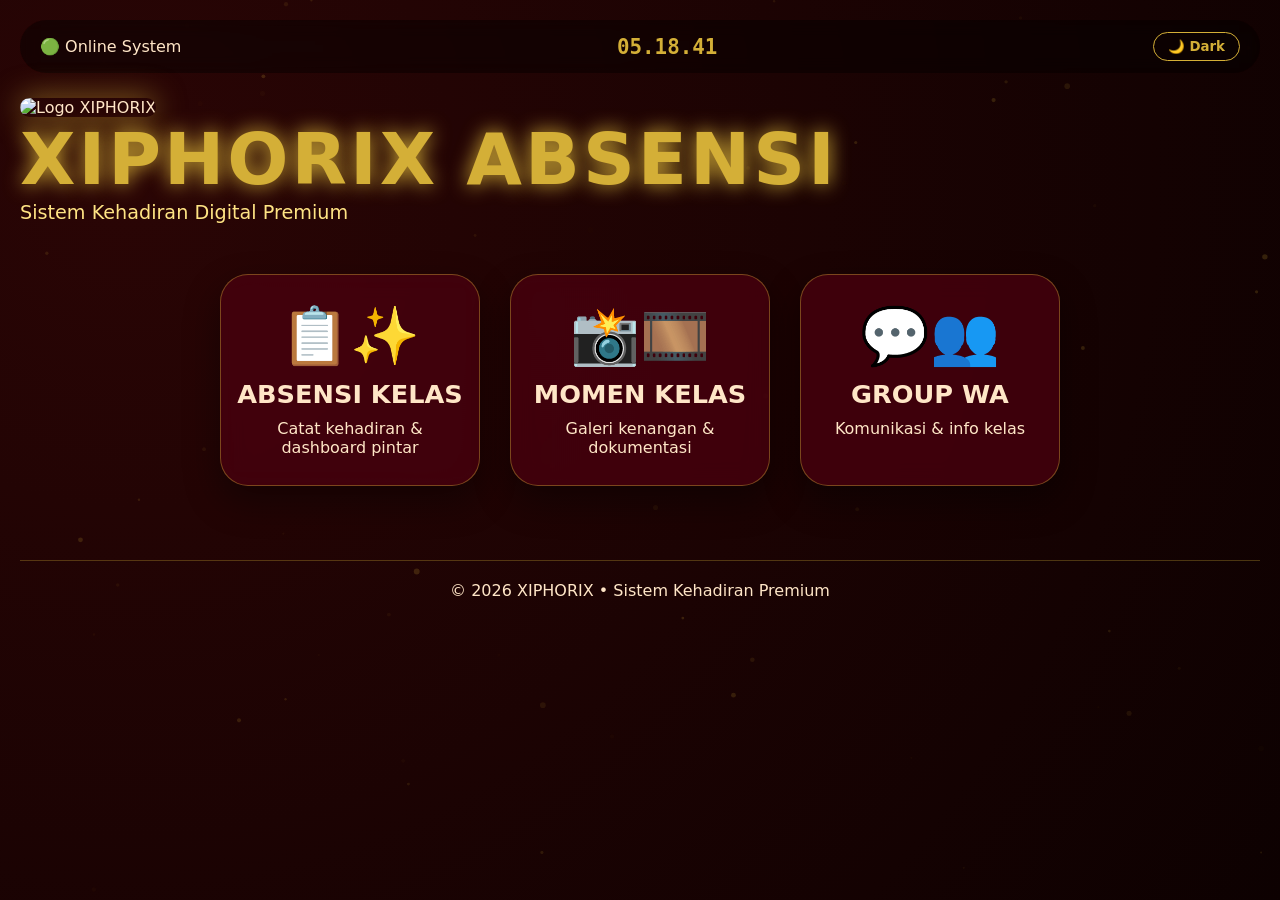
==== index.html @ 911d79d4 "commit pertama saya" ====
<!DOCTYPE html>
<html lang="id">
<head>
    <meta charset="UTF-8">
    <meta name="viewport" content="width=device-width, initial-scale=1.0, user-scalable=yes">
    <title>XIPHORIX | Home Premium</title>
    <link rel="stylesheet" href="style.css">
</head>
<body>
    <div class="home-container">
        <div class="top-status-bar">
            <div class="online-status">🟢 Online System</div>
            <div class="live-clock" id="live-clock-index">--:--:--</div>
            <button class="dark-mode-toggle" id="darkmode-toggle-home">🌙 Dark</button>
        </div>
        <div class="logo-container animate-fade-up">
            <img src="https://placehold.co/100x100?text=XI-PHORIX" alt="Logo XIPHORIX" class="logo">
        </div>
        <div class="hero animate-fade-up">
            <h1 class="main-title">XIPHORIX ABSENSI</h1>
            <p class="tagline">Sistem Kehadiran Digital Premium</p>
        </div>
        <div class="menu-grid animate-fade-up">
            <a href="absensi.html" class="menu-card card-tilt">
                <div class="card-icon">📋✨</div>
                <div class="card-content">
                    <h2>ABSENSI KELAS</h2>
                    <p>Catat kehadiran & dashboard pintar</p>
                </div>
            </a>
            <a href="https://drive.google.com/drive/folders/1xTywGmyP38bUghkFagULifvz014R9lhL?hl=id" target="_blank" class="menu-card card-tilt">
                <div class="card-icon">📸🎞️</div>
                <div class="card-content">
                    <h2>MOMEN KELAS</h2>
                    <p>Galeri kenangan & dokumentasi</p>
                </div>
            </a>
            <a href="https://chat.whatsapp.com/60iC7vPPdca57cgPKmbrHH" target="_blank" class="menu-card card-tilt">
                <div class="card-icon">💬👥</div>
                <div class="card-content">
                    <h2>GROUP WA</h2>
                    <p>Komunikasi & info kelas</p>
                </div>
            </a>
        </div>
        <footer class="home-footer">
            <p>&copy; <span id="current-year"></span> XIPHORIX • Sistem Kehadiran Premium</p>
        </footer>
    </div>
    <canvas id="particle-canvas" class="particle-bg"></canvas>
    <script src="script.js"></script>
</body>
</html>
---- style.css ----
* {
    margin: 0;
    padding: 0;
    box-sizing: border-box;
    font-family: 'Segoe UI', system-ui, 'Poppins', sans-serif;
}

:root {
    --merah-gelap: #4B000F;
    --emas: #D4AF37;
    --glass-bg: rgba(75, 0, 15, 0.75);
    --glass-border: 1px solid rgba(212, 175, 55, 0.4);
    --shadow: 0 15px 35px rgba(0,0,0,0.4);
}

body {
    background: radial-gradient(circle at 10% 20%, #2a0505, #0d0101);
    color: #FFE6C7;
    min-height: 100vh;
    transition: all 0.3s ease;
}
body.dark-mode {
    background: radial-gradient(circle at 20% 30%, #0a0505, #000000);
    --glass-bg: rgba(0, 0, 0, 0.85);
    --glass-border: 1px solid rgba(212, 175, 55, 0.5);
}

.particle-bg {
    position: fixed;
    top: 0;
    left: 0;
    width: 100%;
    height: 100%;
    pointer-events: none;
    z-index: 0;
    opacity: 0.4;
}

.home-container, .absensi-container {
    position: relative;
    z-index: 2;
    max-width: 1300px;
    margin: 0 auto;
    padding: 20px;
}

.glass-card, .menu-card, .stat-card, .form-card, .log-card, .ranking-card, .date-info, .filter-card {
    background: var(--glass-bg);
    backdrop-filter: blur(12px);
    border: var(--glass-border);
    border-radius: 28px;
    box-shadow: var(--shadow);
    transition: all 0.3s ease;
    padding: 20px;
    margin-bottom: 24px;
}

@keyframes fadeInUp {
    from { opacity: 0; transform: translateY(30px); }
    to { opacity: 1; transform: translateY(0); }
}
.animate-fade-up {
    animation: fadeInUp 0.6s ease forwards;
}

.top-status-bar, .absensi-header {
    display: flex;
    justify-content: space-between;
    align-items: center;
    flex-wrap: wrap;
    gap: 15px;
    background: rgba(0,0,0,0.4);
    backdrop-filter: blur(8px);
    padding: 12px 20px;
    border-radius: 60px;
    margin-bottom: 25px;
}
.live-clock {
    font-family: monospace;
    font-size: 1.3rem;
    font-weight: bold;
    color: var(--emas);
}
.dark-mode-toggle, .back-btn, .btn-outline {
    background: transparent;
    border: 1px solid var(--emas);
    padding: 6px 14px;
    border-radius: 40px;
    color: var(--emas);
    cursor: pointer;
    font-weight: bold;
    transition: 0.2s;
}
.dark-mode-toggle:hover, .back-btn:hover, .btn-outline:hover {
    background: var(--emas);
    color: #2c0b0b;
    transform: scale(1.02);
}

.logo {
    width: 110px;
    border-radius: 25px;
    box-shadow: 0 0 30px rgba(212,175,55,0.6);
    transition: 0.2s;
}
.logo:hover { transform: scale(1.02); }
.main-title {
    font-size: clamp(2rem, 8vw, 4.5rem);
    color: var(--emas);
    text-shadow: 0 0 20px #D4AF37;
    letter-spacing: 3px;
}
.tagline { font-size: 1.2rem; color: #FFE484; }

.menu-grid {
    display: flex;
    flex-wrap: wrap;
    justify-content: center;
    gap: 30px;
    margin: 50px 0;
}
.menu-card {
    width: 260px;
    padding: 28px 16px;
    text-align: center;
    text-decoration: none;
    color: inherit;
}
.menu-card:hover {
    transform: translateY(-8px) scale(1.02);
    box-shadow: 0 0 25px rgba(212,175,55,0.6);
    border-color: var(--emas);
}
.card-icon { font-size: 3.5rem; }
.card-content h2 { font-size: 1.6rem; margin: 10px 0; }

.dashboard-grid {
    display: grid;
    grid-template-columns: repeat(auto-fit, minmax(180px, 1fr));
    gap: 20px;
    margin: 25px 0;
}
.stat-card { display: flex; align-items: center; gap: 20px; padding: 20px; }
.stat-icon { font-size: 3rem; }
.stat-info h3 { font-size: 0.9rem; opacity: 0.9; }
.stat-info p { font-size: 2rem; font-weight: bold; color: var(--emas); }

.status-pilihan {
    display: flex;
    gap: 16px;
    flex-wrap: wrap;
    justify-content: center;
    margin: 20px 0;
}
.status-option {
    flex: 1;
    padding: 14px 0;
    border: 2px solid var(--emas);
    border-radius: 60px;
    font-weight: bold;
    cursor: pointer;
    transition: 0.2s;
    background: rgba(0,0,0,0.5);
    color: var(--emas);
}
.status-option:hover { transform: translateY(-3px); box-shadow: 0 0 15px var(--emas); }
.hadir-opt { background: linear-gradient(135deg, #0f4f0f, #063006); color: #c6f7c6; }
.izin-opt { background: linear-gradient(135deg, #a35c0a, #6b3c00); color: #fff0c0; }
.alfa-opt { background: linear-gradient(135deg, #8b0000, #4a0000); color: #ffbcbc; }

.filter-group { display: flex; gap: 12px; flex-wrap: wrap; align-items: center; }
input, select {
    background: rgba(0,0,0,0.6);
    border: 1px solid var(--emas);
    padding: 12px 16px;
    border-radius: 60px;
    color: white;
    font-size: 1rem;
}
input:focus { outline: none; border-color: #FFD966; box-shadow: 0 0 8px rgba(212,175,55,0.5); }

.table-wrapper { overflow-x: auto; margin: 20px 0; }
table { width: 100%; border-collapse: collapse; }
th, td { padding: 12px 8px; text-align: left; border-bottom: 1px solid rgba(212,175,55,0.3); }
th { color: var(--emas); }

.ranking-list { display: flex; flex-direction: column; gap: 8px; }
.rank-item {
    background: rgba(0,0,0,0.4);
    border-radius: 50px;
    padding: 8px 16px;
    display: flex;
    align-items: center;
    gap: 15px;
}
.admin-tools { display: flex; gap: 12px; flex-wrap: wrap; margin-top: 15px; }
.btn-outline.warning { border-color: #f39c12; color: #f1c40f; }
.btn-outline.danger { border-color: #e67e22; color: #e67e22; }

.toast {
    position: fixed;
    bottom: 30px;
    left: 50%;
    transform: translateX(-50%);
    background: #1f1205;
    border-left: 8px solid var(--emas);
    color: var(--emas);
    padding: 12px 28px;
    border-radius: 60px;
    z-index: 1000;
    display: none;
    font-weight: bold;
}
.auth-modal {
    position: fixed;
    top:0;left:0;width:100%;height:100%;
    background: rgba(0,0,0,0.95);
    backdrop-filter: blur(12px);
    display: flex;
    align-items: center;
    justify-content: center;
    z-index: 2000;
}
.auth-card { background: #2c0a0a; padding: 40px; border-radius: 40px; width: 320px; text-align: center; }
.auth-card input { width: 100%; margin: 20px 0; }

footer { text-align: center; margin-top: 50px; padding: 20px; border-top: 1px solid rgba(212,175,55,0.3); }

@media (max-width: 700px) {
    .dashboard-grid { grid-template-columns: 1fr; }
    .menu-card { width: 100%; }
    .status-pilihan { flex-direction: column; }
}
/* Dropdown siswa */
.siswa-select {
    width: 100%;
    padding: 14px 18px;
    background: rgba(0,0,0,0.6);
    border: 2px solid var(--emas);
    border-radius: 60px;
    color: #FFE6C7;
    font-size: 1rem;
    cursor: pointer;
    transition: 0.2s;
}
.siswa-select option {
    background: #2c0a0a;
    color: #FFE6C7;
}
.siswa-select:hover, .siswa-select:focus {
    border-color: #FFD966;
    box-shadow: 0 0 12px rgba(212,175,55,0.5);
    outline: none;
}
/* Tombol lihat bukti */
.btn-view-bukti {
    background: rgba(212, 175, 55, 0.2);
    border: 1px solid var(--emas);
    padding: 4px 10px;
    border-radius: 30px;
    cursor: pointer;
    font-size: 0.8rem;
    transition: 0.2s;
}
.btn-view-bukti:hover {
    background: var(--emas);
    color: #2c0b0b;
}
#preview-modal img {
    max-height: 400px;
    object-fit: contain;
}
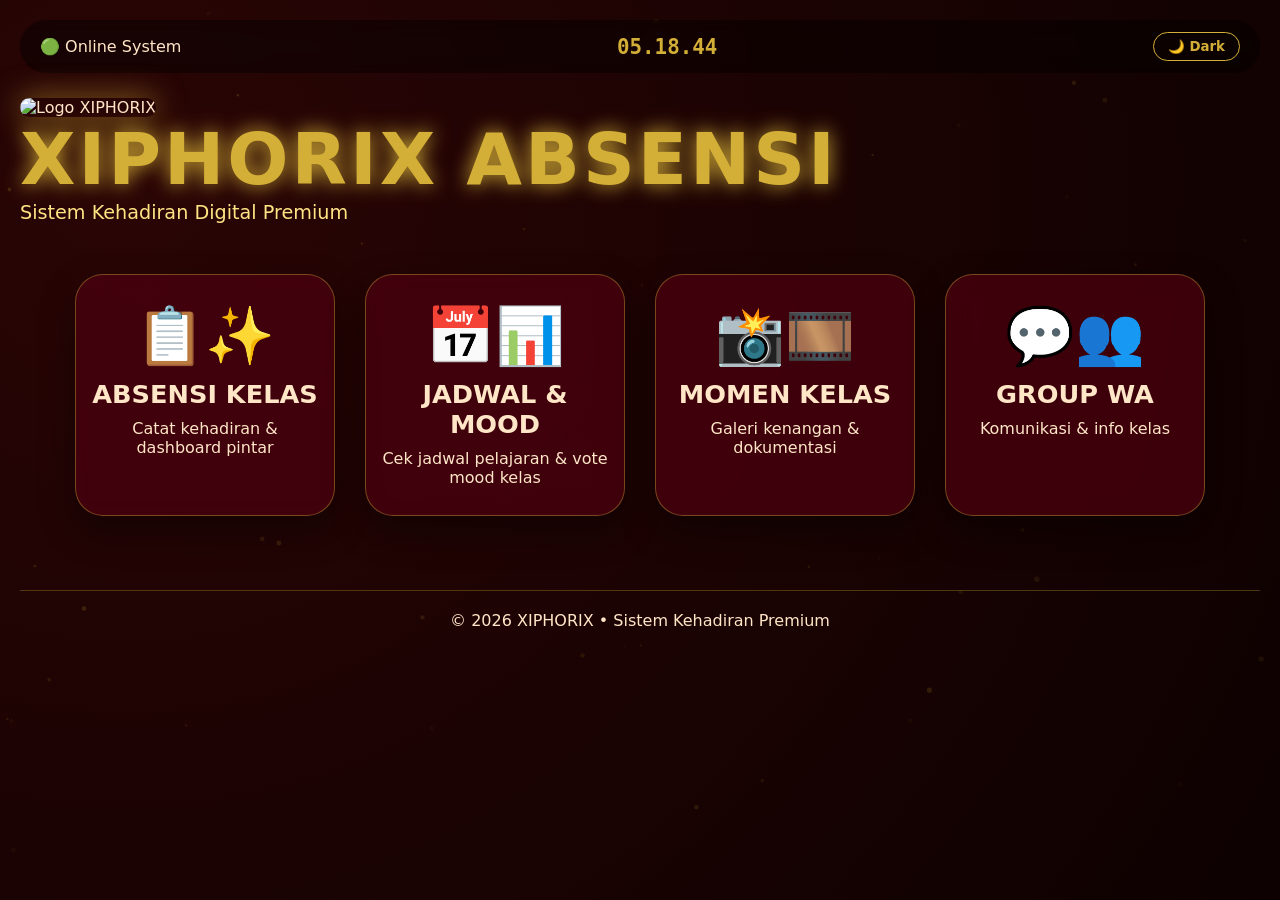
==== commit cfe24f70: "tambah fitur jadwal sesuai foto dan sistem vote 1x sehari" ====
--- a/index.html
+++ b/index.html
@@ -13,14 +13,19 @@
             <div class="live-clock" id="live-clock-index">--:--:--</div>
             <button class="dark-mode-toggle" id="darkmode-toggle-home">🌙 Dark</button>
         </div>
+
         <div class="logo-container animate-fade-up">
             <img src="https://placehold.co/100x100?text=XI-PHORIX" alt="Logo XIPHORIX" class="logo">
         </div>
+
         <div class="hero animate-fade-up">
             <h1 class="main-title">XIPHORIX ABSENSI</h1>
             <p class="tagline">Sistem Kehadiran Digital Premium</p>
         </div>
+
+        <!-- Bagian Menu Utama -->
         <div class="menu-grid animate-fade-up">
+            <!-- Card Absensi -->
             <a href="absensi.html" class="menu-card card-tilt">
                 <div class="card-icon">📋✨</div>
                 <div class="card-content">
@@ -28,6 +33,17 @@
                     <p>Catat kehadiran & dashboard pintar</p>
                 </div>
             </a>
+
+            <!-- Card Jadwal & Mood (Fitur Baru) -->
+            <a href="jadwal.html" class="menu-card card-tilt">
+                <div class="card-icon">📅📊</div>
+                <div class="card-content">
+                    <h2>JADWAL & MOOD</h2>
+                    <p>Cek jadwal pelajaran & vote mood kelas</p>
+                </div>
+            </a>
+
+            <!-- Card Momen Kelas -->
             <a href="https://drive.google.com/drive/folders/1xTywGmyP38bUghkFagULifvz014R9lhL?hl=id" target="_blank" class="menu-card card-tilt">
                 <div class="card-icon">📸🎞️</div>
                 <div class="card-content">
@@ -35,6 +51,8 @@
                     <p>Galeri kenangan & dokumentasi</p>
                 </div>
             </a>
+
+            <!-- Card Group WA -->
             <a href="https://chat.whatsapp.com/60iC7vPPdca57cgPKmbrHH" target="_blank" class="menu-card card-tilt">
                 <div class="card-icon">💬👥</div>
                 <div class="card-content">
@@ -43,10 +61,12 @@
                 </div>
             </a>
         </div>
+
         <footer class="home-footer">
             <p>&copy; <span id="current-year"></span> XIPHORIX • Sistem Kehadiran Premium</p>
         </footer>
     </div>
+
     <canvas id="particle-canvas" class="particle-bg"></canvas>
     <script src="script.js"></script>
 </body>
--- a/style.css
+++ b/style.css
@@ -269,4 +269,116 @@
 #preview-modal img {
     max-height: 400px;
     object-fit: contain;
+}
+/* CSS Tambahan untuk Fitur Jadwal & Mood Kelas */
+
+.mood-section {
+    background: #2d2d2d; /* Warna gelap biar senada dengan VS Code */
+    padding: 25px;
+    border-radius: 15px;
+    margin-top: 30px;
+    color: #ffffff;
+    box-shadow: 0 4px 15px rgba(0,0,0,0.3);
+}
+
+.vote-btns {
+    display: flex;
+    justify-content: center;
+    gap: 15px;
+    margin: 20px 0;
+}
+
+.vote-btns button {
+    padding: 12px 25px;
+    font-size: 16px;
+    cursor: pointer;
+    border: none;
+    border-radius: 8px;
+    transition: transform 0.2s, opacity 0.2s;
+    font-weight: bold;
+}
+
+.vote-btns button:active {
+    transform: scale(0.95);
+}
+
+.btn-happy {
+    background: #ffc107;
+    color: #000;
+}
+
+.btn-stress {
+    background: #ff5252;
+    color: #fff;
+}
+
+.progress-container {
+    background: #444;
+    border-radius: 25px;
+    margin: 15px 0;
+    height: 30px;
+    overflow: hidden;
+    border: 1px solid #555;
+}
+
+.progress-bar {
+    height: 100%;
+    width: 0%; /* Akan diatur oleh JavaScript */
+    transition: width 0.8s cubic-bezier(0.175, 0.885, 0.32, 1.275);
+    display: flex;
+    align-items: center;
+    justify-content: center;
+    color: white;
+    font-weight: bold;
+    text-shadow: 1px 1px 2px rgba(0,0,0,0.5);
+}
+
+/* Tabel Jadwal agar lebih Modern */
+table {
+    width: 100%;
+    border-collapse: separate;
+    border-spacing: 0;
+    margin: 25px 0;
+    border-radius: 12px;
+    overflow: hidden;
+    background: #ffffff;
+    color: #333;
+}
+
+th {
+    background-color: #4CAF50;
+    color: white;
+    padding: 15px;
+    text-transform: uppercase;
+    font-size: 14px;
+}
+
+td {
+    padding: 12px;
+    border-bottom: 1px solid #eee;
+}
+
+tr:last-child td {
+    border-bottom: none;
+}
+
+tr:hover {
+    background-color: #f1f1f1;
+}
+
+.back-btn {
+    display: inline-block;
+    margin-top: 30px;
+    padding: 10px 20px;
+    background: transparent;
+    border: 2px solid #4CAF50;
+    color: #4CAF50 !important;
+    text-decoration: none;
+    border-radius: 8px;
+    transition: 0.3s;
+}
+
+.back-btn:hover {
+    background: #4CAF50;
+    color: white !important;
 }
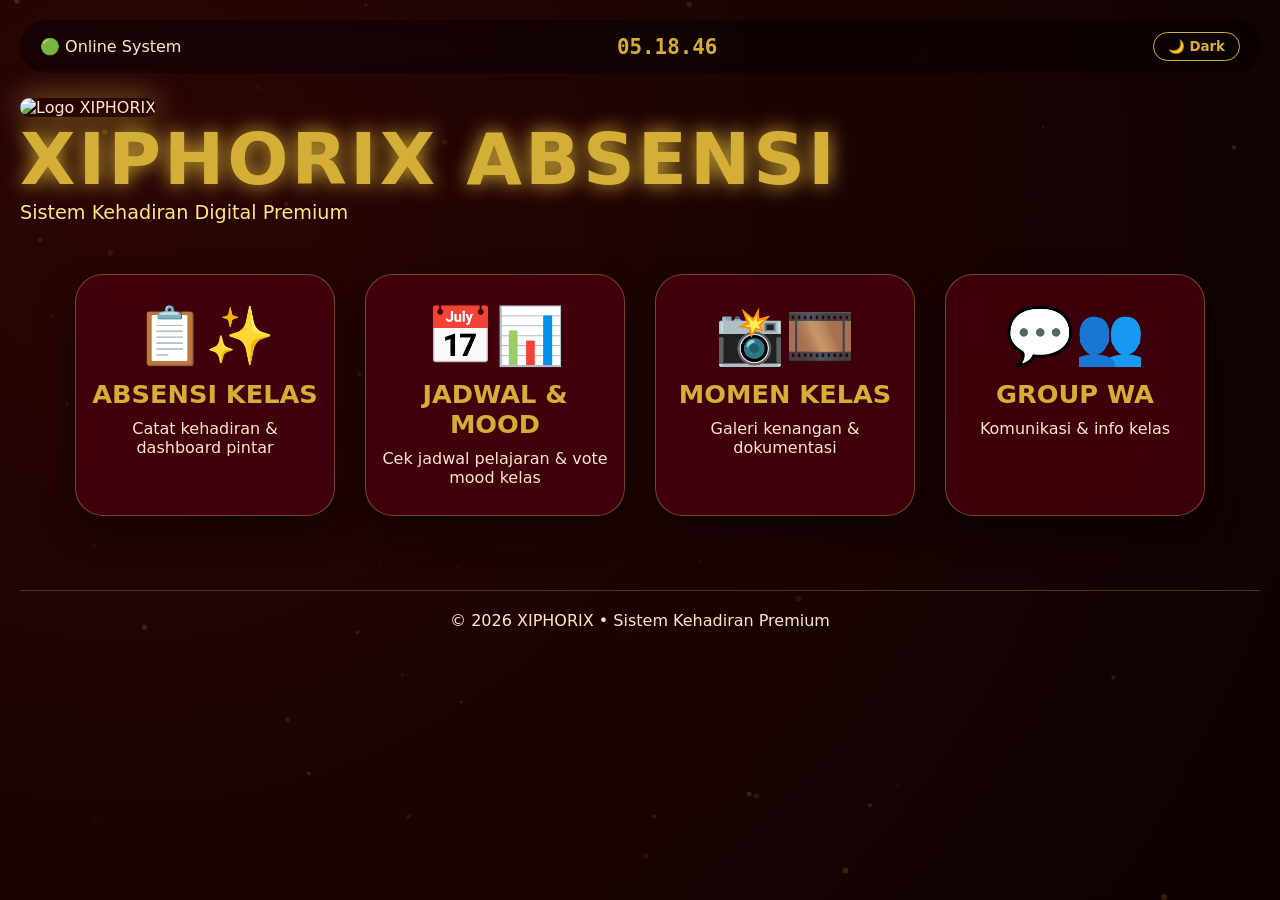
==== commit 9870009f: "update database xiphorix" ====
--- a/index.html
+++ b/index.html
@@ -34,7 +34,7 @@
                 </div>
             </a>
 
-            <!-- Card Jadwal & Mood (Fitur Baru) -->
+            <!-- Card Jadwal & Mood -->
             <a href="jadwal.html" class="menu-card card-tilt">
                 <div class="card-icon">📅📊</div>
                 <div class="card-content">
@@ -52,8 +52,8 @@
                 </div>
             </a>
 
-            <!-- Card Group WA -->
-            <a href="https://chat.whatsapp.com/60iC7vPPdca57cgPKmbrHH" target="_blank" class="menu-card card-tilt">
+            <!-- FIX: Card Group WA (Sekarang sudah pakai class menu-card agar tidak bug) -->
+            <a href="https://chat.whatsapp.com/CrYPXmKYmZ2HpHcoIEaWfc" target="_blank" class="menu-card card-tilt">
                 <div class="card-icon">💬👥</div>
                 <div class="card-content">
                     <h2>GROUP WA</h2>
--- a/style.css
+++ b/style.css
@@ -119,20 +119,35 @@
     gap: 30px;
     margin: 50px 0;
 }
+
+/* --- INI BAGIAN BUG YANG DIPERBAIKI --- */
+a.menu-card {
+    text-decoration: none !important;
+}
 .menu-card {
     width: 260px;
     padding: 28px 16px;
     text-align: center;
-    text-decoration: none;
-    color: inherit;
+    text-decoration: none !important;
+    color: #FFE6C7 !important;
 }
 .menu-card:hover {
     transform: translateY(-8px) scale(1.02);
     box-shadow: 0 0 25px rgba(212,175,55,0.6);
     border-color: var(--emas);
+    text-decoration: none !important;
+}
+.menu-card h2, .menu-card p {
+    text-decoration: none !important;
+    color: #FFE6C7 !important;
+}
+.card-content h2 { 
+    font-size: 1.6rem; 
+    margin: 10px 0; 
+    color: var(--emas) !important; 
 }
 .card-icon { font-size: 3.5rem; }
-.card-content h2 { font-size: 1.6rem; margin: 10px 0; }
+/* --- SELESAI PERBAIKAN BUG --- */
 
 .dashboard-grid {
     display: grid;
@@ -273,7 +288,7 @@
 /* CSS Tambahan untuk Fitur Jadwal & Mood Kelas */
 
 .mood-section {
-    background: #2d2d2d; /* Warna gelap biar senada dengan VS Code */
+    background: #2d2d2d; 
     padding: 25px;
     border-radius: 15px;
     margin-top: 30px;
@@ -323,7 +338,7 @@
 
 .progress-bar {
     height: 100%;
-    width: 0%; /* Akan diatur oleh JavaScript */
+    width: 0%; 
     transition: width 0.8s cubic-bezier(0.175, 0.885, 0.32, 1.275);
     display: flex;
     align-items: center;
@@ -333,7 +348,6 @@
     text-shadow: 1px 1px 2px rgba(0,0,0,0.5);
 }
 
-/* Tabel Jadwal agar lebih Modern */
 table {
     width: 100%;
     border-collapse: separate;
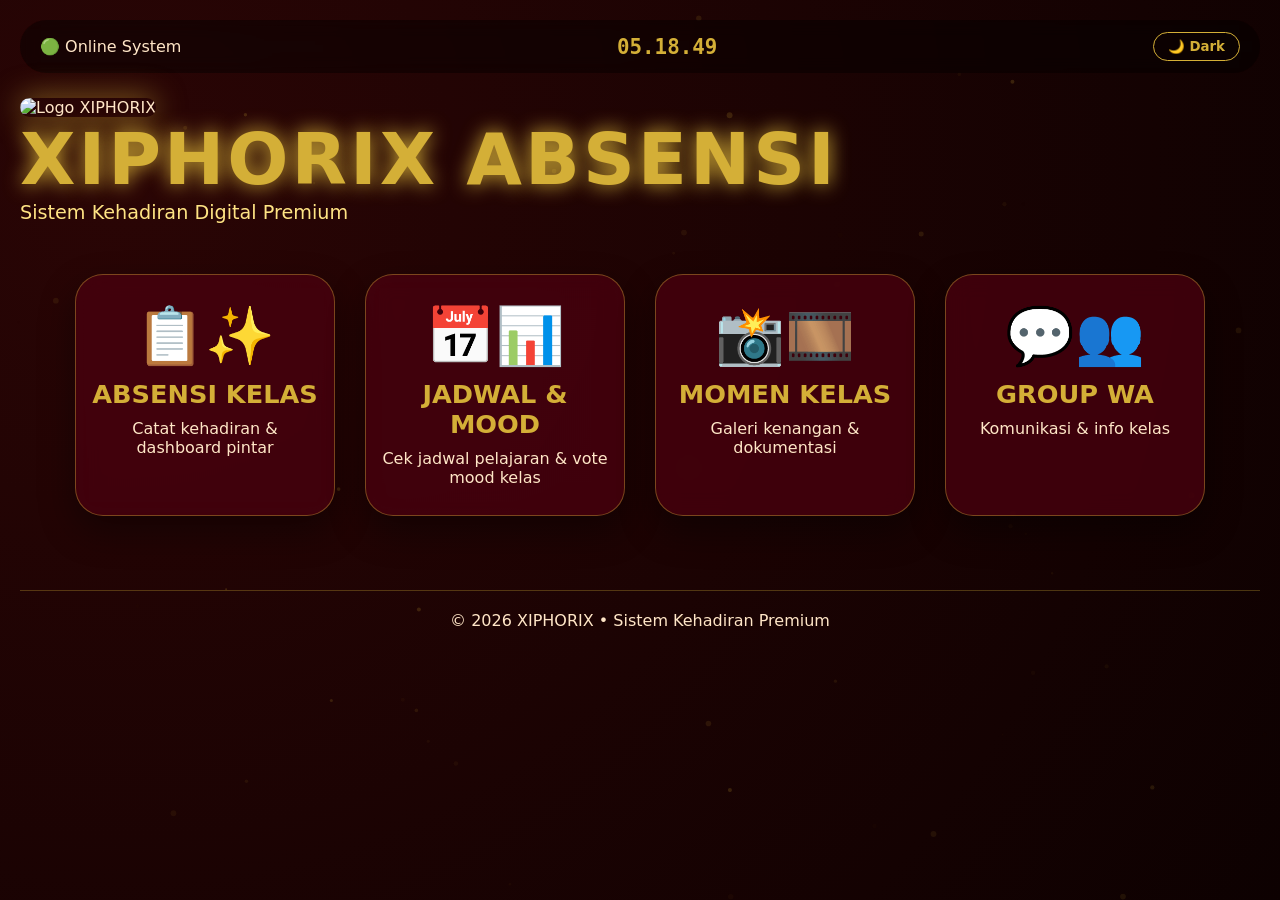
==== commit 0cff5aec: "update database xiphorix" ====
--- a/index.html
+++ b/index.html
@@ -70,4 +70,4 @@
     <canvas id="particle-canvas" class="particle-bg"></canvas>
     <script src="script.js"></script>
 </body>
-</html>+</html>
--- a/style.css
+++ b/style.css
@@ -226,6 +226,10 @@
     display: none;
     font-weight: bold;
 }
+
+/* =========================================
+   BAGIAN AUTH MODAL & TOMBOL VERIFIKASI
+   ========================================= */
 .auth-modal {
     position: fixed;
     top:0;left:0;width:100%;height:100%;
@@ -239,6 +243,40 @@
 .auth-card { background: #2c0a0a; padding: 40px; border-radius: 40px; width: 320px; text-align: center; }
 .auth-card input { width: 100%; margin: 20px 0; }
 
+/* Desain awal Tombol Verifikasi */
+#auth-submit {
+    background: var(--emas);
+    color: #2c0b0b;
+    border: none;
+    padding: 12px 24px;
+    border-radius: 40px;
+    font-weight: bold;
+    font-size: 1rem;
+    cursor: pointer;
+    transition: all 0.3s ease;
+    width: 100%;
+}
+
+#auth-submit:hover {
+    transform: scale(1.05);
+    box-shadow: 0 0 15px rgba(212, 175, 55, 0.5);
+}
+
+/* Warna saat Password BENAR */
+.btn-success {
+    background-color: #2ecc71 !important; /* Hijau */
+    color: white !important;
+    box-shadow: 0 0 15px rgba(46, 204, 113, 0.5) !important;
+}
+
+/* Warna saat Password SALAH */
+.btn-error {
+    background-color: #e74c3c !important; /* Merah */
+    color: white !important;
+    box-shadow: 0 0 15px rgba(231, 76, 60, 0.5) !important;
+}
+/* ========================================= */
+
 footer { text-align: center; margin-top: 50px; padding: 20px; border-top: 1px solid rgba(212,175,55,0.3); }
 
 @media (max-width: 700px) {
@@ -246,6 +284,7 @@
     .menu-card { width: 100%; }
     .status-pilihan { flex-direction: column; }
 }
+
 /* Dropdown siswa */
 .siswa-select {
     width: 100%;
@@ -267,6 +306,7 @@
     box-shadow: 0 0 12px rgba(212,175,55,0.5);
     outline: none;
 }
+
 /* Tombol lihat bukti */
 .btn-view-bukti {
     background: rgba(212, 175, 55, 0.2);
@@ -285,8 +325,8 @@
     max-height: 400px;
     object-fit: contain;
 }
+
 /* CSS Tambahan untuk Fitur Jadwal & Mood Kelas */
-
 .mood-section {
     background: #2d2d2d; 
     padding: 25px;
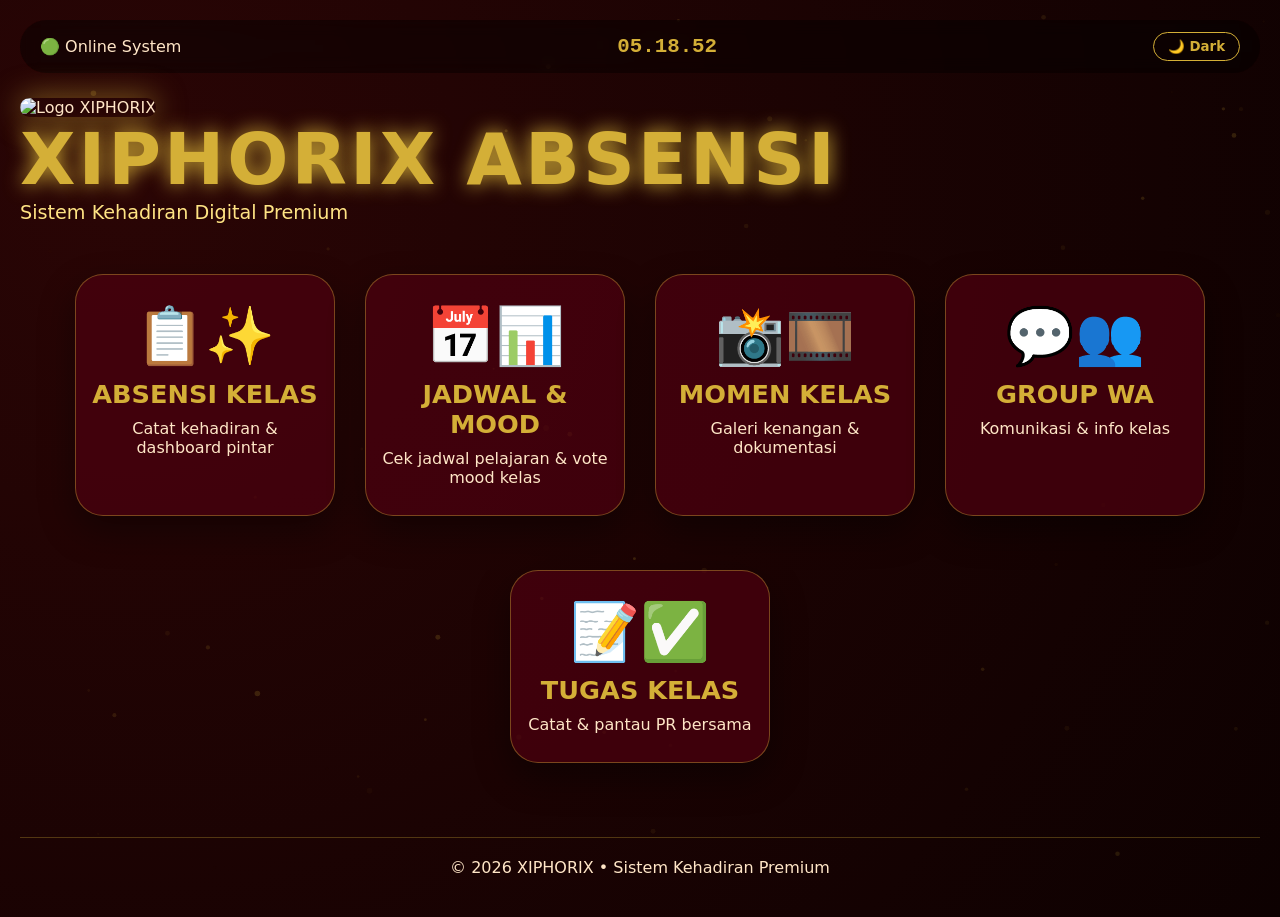
==== commit 4399e483: "update database xiphorix" ====
--- a/index.html
+++ b/index.html
@@ -23,9 +23,9 @@
             <p class="tagline">Sistem Kehadiran Digital Premium</p>
         </div>
 
-        <!-- Bagian Menu Utama -->
+        <!-- Bagian Menu Utama (5 Fitur) -->
         <div class="menu-grid animate-fade-up">
-            <!-- Card Absensi -->
+            <!-- 1. Absensi Kelas -->
             <a href="absensi.html" class="menu-card card-tilt">
                 <div class="card-icon">📋✨</div>
                 <div class="card-content">
@@ -34,7 +34,7 @@
                 </div>
             </a>
 
-            <!-- Card Jadwal & Mood -->
+            <!-- 2. Jadwal & Mood Kelas -->
             <a href="jadwal.html" class="menu-card card-tilt">
                 <div class="card-icon">📅📊</div>
                 <div class="card-content">
@@ -43,7 +43,7 @@
                 </div>
             </a>
 
-            <!-- Card Momen Kelas -->
+            <!-- 3. Momen Kelas (Google Drive) -->
             <a href="https://drive.google.com/drive/folders/1xTywGmyP38bUghkFagULifvz014R9lhL?hl=id" target="_blank" class="menu-card card-tilt">
                 <div class="card-icon">📸🎞️</div>
                 <div class="card-content">
@@ -52,12 +52,21 @@
                 </div>
             </a>
 
-            <!-- FIX: Card Group WA (Sekarang sudah pakai class menu-card agar tidak bug) -->
+            <!-- 4. Group WhatsApp -->
             <a href="https://chat.whatsapp.com/CrYPXmKYmZ2HpHcoIEaWfc" target="_blank" class="menu-card card-tilt">
                 <div class="card-icon">💬👥</div>
                 <div class="card-content">
                     <h2>GROUP WA</h2>
                     <p>Komunikasi & info kelas</p>
+                </div>
+            </a>
+
+            <!-- 5. Tugas Kelas (Fitur Baru) -->
+            <a href="tugas.html" class="menu-card card-tilt">
+                <div class="card-icon">📝✅</div>
+                <div class="card-content">
+                    <h2>TUGAS KELAS</h2>
+                    <p>Catat & pantau PR bersama</p>
                 </div>
             </a>
         </div>
@@ -70,4 +79,4 @@
     <canvas id="particle-canvas" class="particle-bg"></canvas>
     <script src="script.js"></script>
 </body>
-</html>
+</html>
--- a/style.css
+++ b/style.css
@@ -435,4 +435,31 @@
 .back-btn:hover {
     background: #4CAF50;
     color: white !important;
+}
+/* ========== FITUR TUGAS ========== */
+.task-table th {
+    background: rgba(212, 175, 55, 0.3);
+    color: var(--emas);
+}
+.task-table td {
+    background: rgba(0,0,0,0.3);
+    color: #FFE6C7;
+}
+.btn-hapus {
+    background: #c0392b;
+    border: none;
+    padding: 5px 12px;
+    border-radius: 30px;
+    color: white;
+    cursor: pointer;
+}
+.btn-hapus:hover {
+    background: #e74c3c;
+}
+.filter-tugas select, .filter-tugas button {
+    background: rgba(0,0,0,0.6);
+    border: 1px solid var(--emas);
+    border-radius: 40px;
+    color: white;
+    padding: 8px 16px;
 }
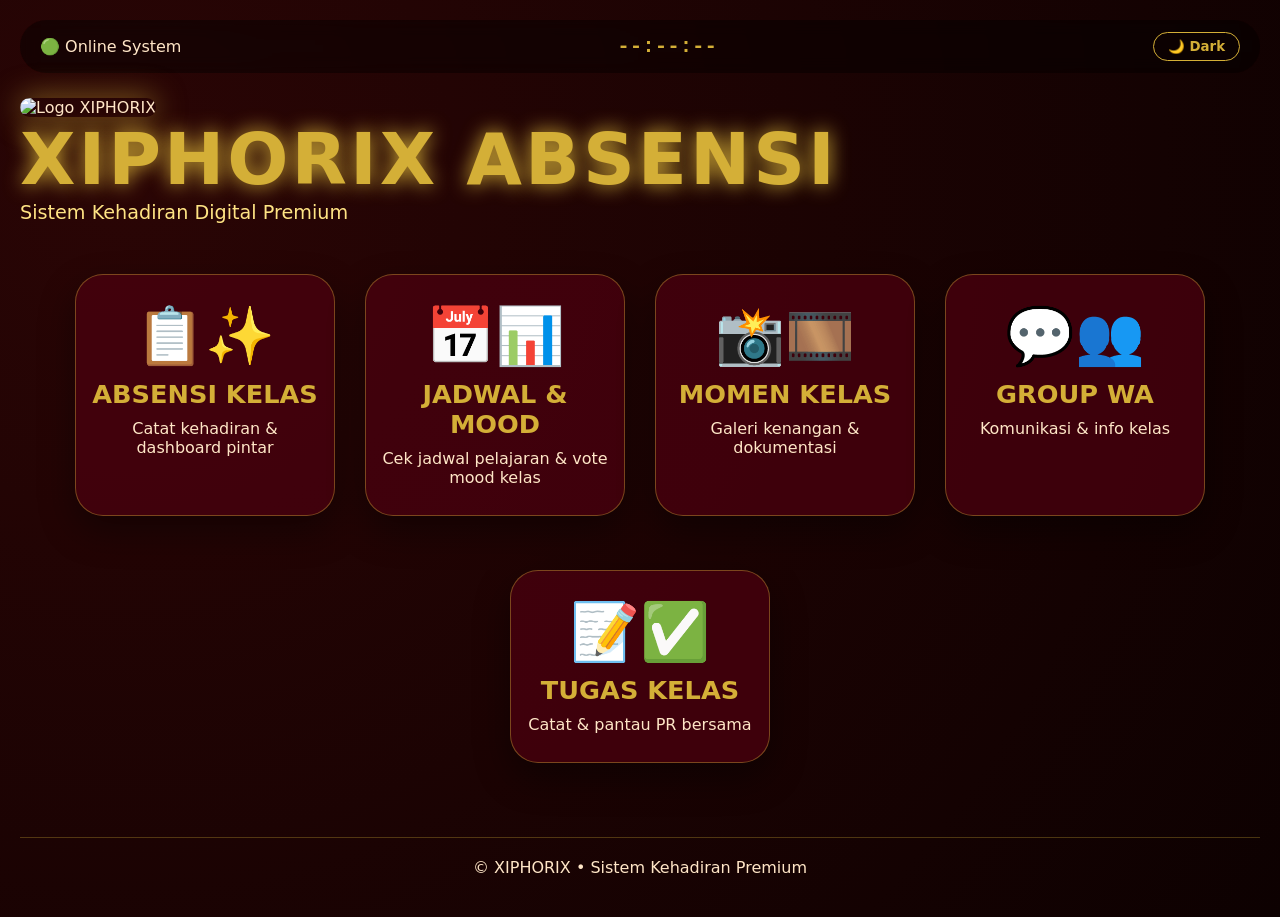
==== commit 5d11e26d: "replace placeholder logo with instagram image, fix index.html structure, update TODO.md" ====
--- a/index.html
+++ b/index.html
@@ -15,7 +15,7 @@
         </div>
 
         <div class="logo-container animate-fade-up">
-            <img src="https://placehold.co/100x100?text=XI-PHORIX" alt="Logo XIPHORIX" class="logo">
+            <img src="https://scontent-cgk2-1.cdninstagram.com/v/t51.82787-19/526188931_17843047494545550_1696289294678383541_n.jpg?efg=eyJ2ZW5jb2RlX3RhZyI6InByb2ZpbGVfcGljLmRqYW5nby4xMDgwLmMyIn0&_nc_ht=scontent-cgk2-1.cdninstagram.com&_nc_cat=106&_nc_oc=Q6cZ2gEjzPLGOsJ29eeckvwcQH6Ivc7ES0KmkmgGEVIL4XR_WFp21YSjpbNtdYUO7Sd2OZU&_nc_ohc=TAmMvwKG-SgQ7kNvwG-GiR7&_nc_gid=W-xwlbSk5DwRc1ssJWf-pw&edm=AP4sbd4BAAAA&ccb=7-5&oh=00_Af6jbOTDtm_OXPZnSyluKcTS3MjWkat99vtDbxlU8gl9FA&oe=69FD20D7&_nc_sid=7a9f4b" alt="Logo XIPHORIX" class="logo">
         </div>
 
         <div class="hero animate-fade-up">
@@ -79,4 +79,4 @@
     <canvas id="particle-canvas" class="particle-bg"></canvas>
     <script src="script.js"></script>
 </body>
-</html>+</html>
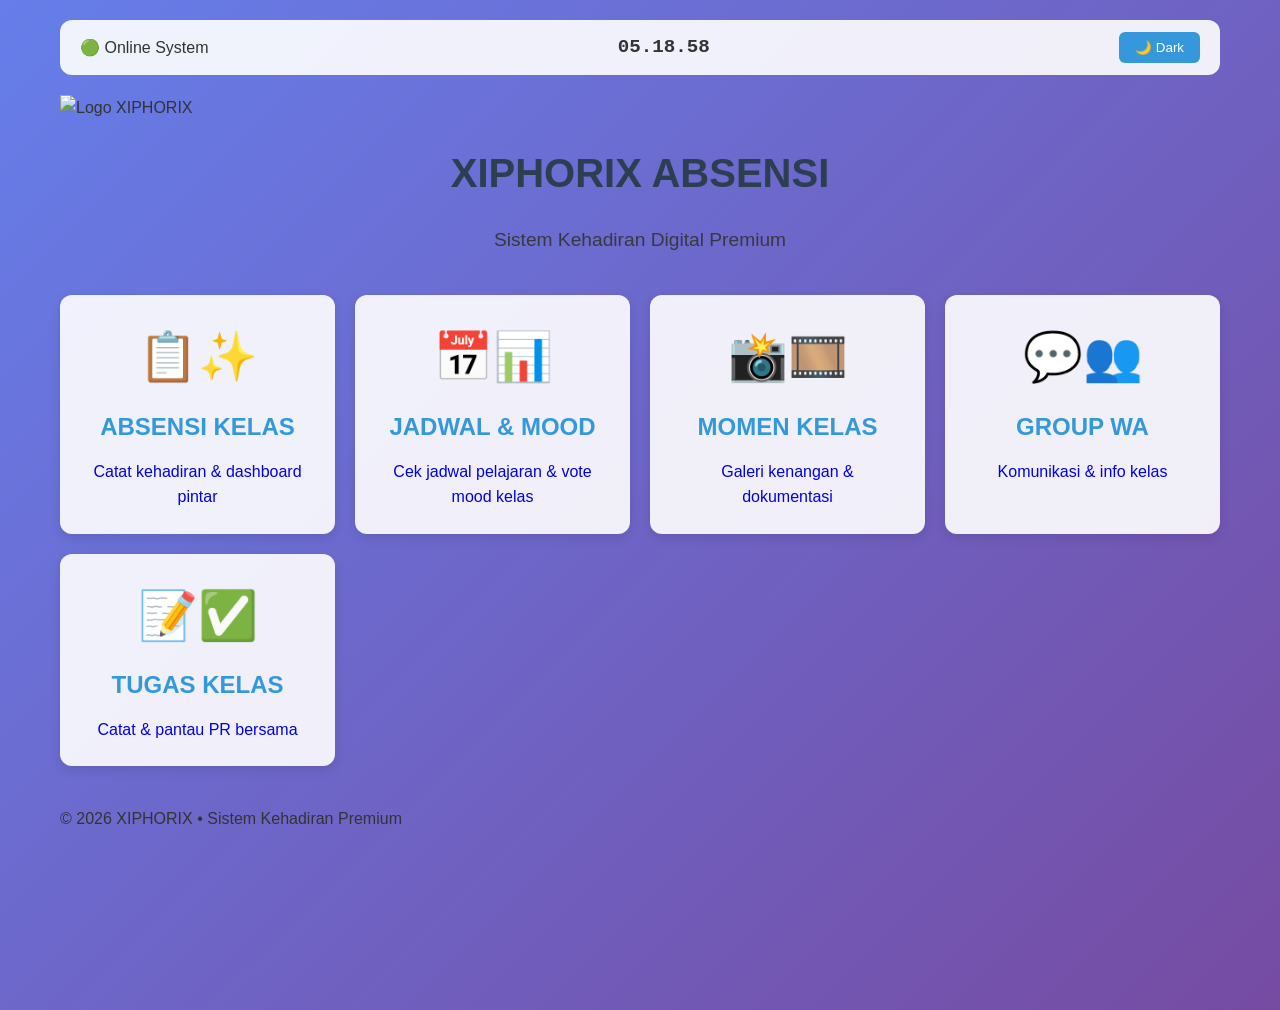
==== commit d5e03e54: "update" ====
--- a/index.html
+++ b/index.html
@@ -4,7 +4,7 @@
     <meta charset="UTF-8">
     <meta name="viewport" content="width=device-width, initial-scale=1.0, user-scalable=yes">
     <title>XIPHORIX | Home Premium</title>
-    <link rel="stylesheet" href="style.css">
+<link rel="stylesheet" href="style-simple.css">
 </head>
 <body>
     <div class="home-container">
--- a/style-simple.css
+++ b/style-simple.css
@@ -0,0 +1,163 @@
+* {
+    margin: 0;
+    padding: 0;
+    box-sizing: border-box;
+    font-family: 'Segoe UI', Tahoma, sans-serif;
+}
+
+body {
+    background: linear-gradient(135deg, #667eea 0%, #764ba2 100%);
+    color: #333;
+    min-height: 100vh;
+    line-height: 1.6;
+}
+body.dark-mode {
+    background: linear-gradient(135deg, #2c3e50, #1a252f);
+    color: #ecf0f1;
+}
+
+.home-container, .absensi-container {
+    max-width: 1200px;
+    margin: 0 auto;
+    padding: 20px;
+}
+
+.card {
+    background: rgba(255,255,255,0.95);
+    border-radius: 12px;
+    box-shadow: 0 4px 12px rgba(0,0,0,0.1);
+    padding: 24px;
+    margin-bottom: 20px;
+}
+body.dark-mode .card {
+    background: rgba(0,0,0,0.4);
+    color: #ecf0f1;
+}
+
+.top-status-bar, .absensi-header {
+    display: flex;
+    justify-content: space-between;
+    align-items: center;
+    background: rgba(255,255,255,0.9);
+    padding: 12px 20px;
+    border-radius: 12px;
+    margin-bottom: 20px;
+}
+body.dark-mode .top-status-bar, body.dark-mode .absensi-header {
+    background: rgba(0,0,0,0.3);
+}
+.live-clock {
+    font-family: monospace;
+    font-weight: bold;
+    font-size: 1.2rem;
+}
+.dark-mode-toggle, .back-btn {
+    background: #3498db;
+    color: white;
+    border: none;
+    padding: 8px 16px;
+    border-radius: 6px;
+    cursor: pointer;
+}
+.dark-mode-toggle:hover, .back-btn:hover {
+    background: #2980b9;
+}
+
+.main-title {
+    font-size: 2.5rem;
+    text-align: center;
+    margin: 20px 0;
+    color: #2c3e50;
+}
+body.dark-mode .main-title { color: #ecf0f1; }
+.tagline { text-align: center; font-size: 1.2rem; opacity: 0.9; }
+
+.menu-grid {
+    display: grid;
+    grid-template-columns: repeat(auto-fit, minmax(250px, 1fr));
+    gap: 20px;
+    margin: 40px 0;
+}
+.menu-card {
+    background: rgba(255,255,255,0.9);
+    text-decoration: none;
+    padding: 24px;
+    border-radius: 12px;
+    text-align: center;
+    box-shadow: 0 4px 12px rgba(0,0,0,0.1);
+    transition: transform 0.2s;
+}
+body.dark-mode .menu-card {
+    background: rgba(0,0,0,0.4);
+    color: #ecf0f1;
+}
+.menu-card:hover {
+    transform: translateY(-4px);
+}
+.menu-card h2 { color: #3498db; margin: 12px 0; }
+.card-icon { font-size: 3rem; }
+
+.status-pilihan {
+    display: flex;
+    gap: 12px;
+    flex-wrap: wrap;
+    justify-content: center;
+}
+.status-option {
+    flex: 1;
+    padding: 12px;
+    border: none;
+    border-radius: 8px;
+    font-weight: bold;
+    cursor: pointer;
+    min-width: 100px;
+}
+.hadir-opt { background: #27ae60; color: white; }
+.izin-opt { background: #f39c12; color: white; }
+.alfa-opt { background: #e74c3c; color: white; }
+
+.siswa-select {
+    width: 100%;
+    padding: 12px;
+    border: 2px solid #3498db;
+    border-radius: 8px;
+    background: white;
+    font-size: 1rem;
+}
+body.dark-mode .siswa-select { background: #34495e; color: #ecf0f1; border-color: #5dade2; }
+
+.table-wrapper { overflow-x: auto; margin: 20px 0; }
+table { width: 100%; border-collapse: collapse; }
+th, td { padding: 12px; text-align: left; border-bottom: 1px solid #ddd; }
+th { background: #3498db; color: white; }
+body.dark-mode th { background: #2980b9; }
+tr:hover { background: rgba(52,152,219,0.1); }
+
+.toast {
+    position: fixed;
+    bottom: 20px;
+    right: 20px;
+    background: #27ae60;
+    color: white;
+    padding: 12px 20px;
+    border-radius: 8px;
+    z-index: 1000;
+    display: none;
+    font-weight: bold;
+}
+
+.date-info {
+    text-align: center;
+    padding: 20px;
+    background: rgba(255,255,255,0.9);
+    border-radius: 12px;
+    margin: 20px 0;
+}
+body.dark-mode .date-info { background: rgba(0,0,0,0.4); }
+
+@media (max-width: 768px) {
+    .menu-grid { grid-template-columns: 1fr; }
+    .status-pilihan { flex-direction: column; }
+    .absensi-header { flex-direction: column; gap: 10px; text-align: center; }
+}
+
